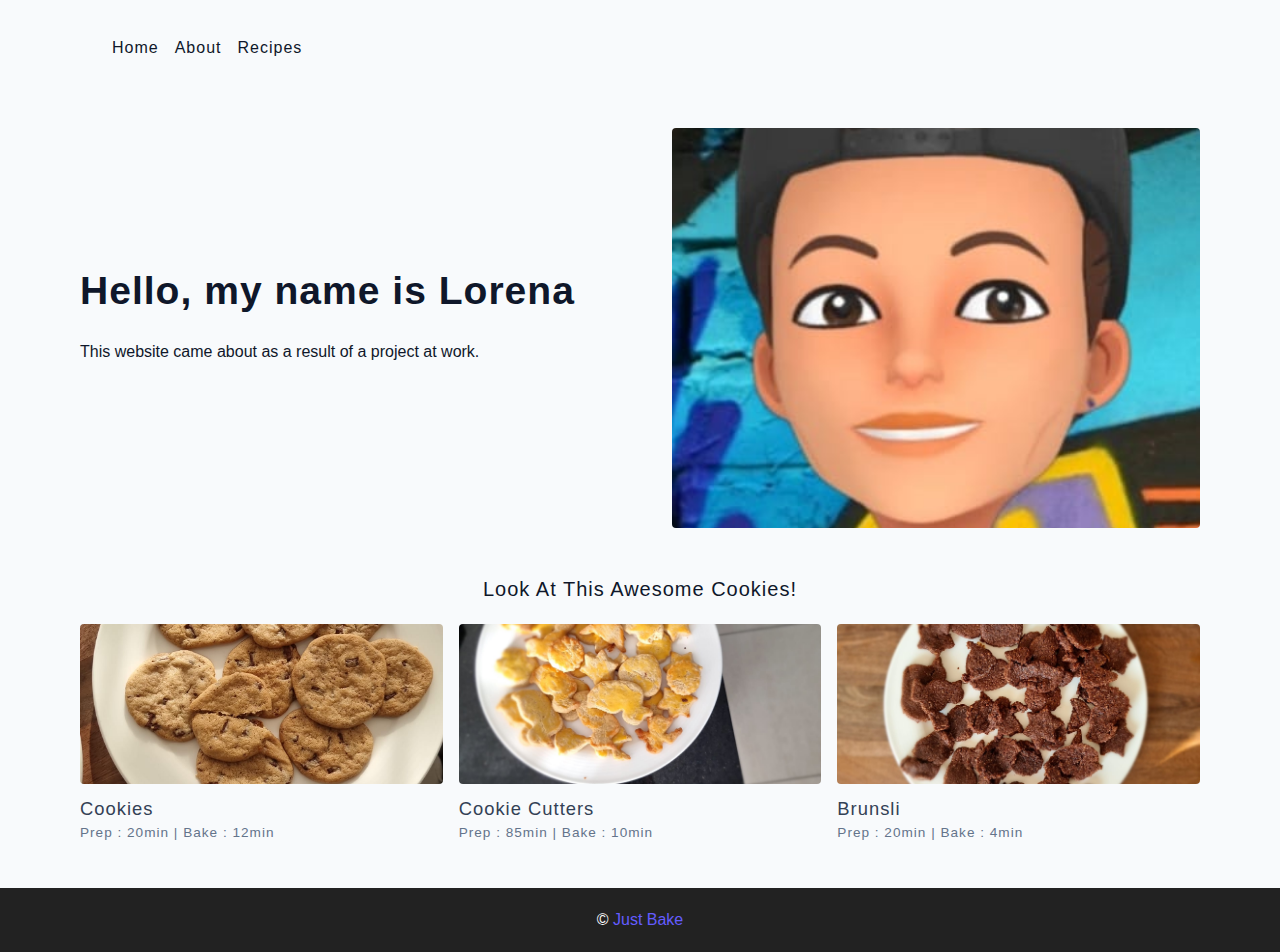
==== about.html @ 637affaf "finish" ====
<!DOCTYPE html>
<html lang="en">
  <head>
    <meta charset="UTF-8" />
    <meta http-equiv="X-UA-Compatible" content="IE=edge" />
    <meta name="viewport" content="width=device-width, initial-scale=1.0" />
    <title>About || Final</title>
    <!-- normalize -->
    <link rel="stylesheet" href="./css/normalize.css" />
    <!-- font-awesome -->
    <link
      rel="stylesheet"
      href="https://cdnjs.cloudflare.com/ajax/libs/font-awesome/5.14.0/css/all.min.css"
    />
    <!-- main css -->
    <link rel="stylesheet" href="./css/main.css" />
  </head>
  <body>
    <!-- nav  -->
    <nav class="navbar">
      <div class="nav-center">
        <div class="nav-header">
          <a href="index.html" class="nav-logo"></a>
          <button class="nav-btn btn">
            <i class="fas fa-align-justify"></i>
          </button>
        </div>
        <div class="nav-links">
          <a href="index.html" class="nav-link"> home </a>
          <a href="about.html" class="nav-link"> about </a>
          <a href="recipes.html" class="nav-link"> recipes </a>
          </div>
        </div>
      </div>
    </nav>
    <!-- end of nav -->
    <main class="page">
      <section class="about-page">
        <article>
          <h2>Hello, my name is Lorena</h2>
          <p>
            This website came about as a result of a project at work.
          </p>
        </article>
        <!-- needs fixes -->
        <img
          src="./assets/about.jpeg"
          alt="me"
          class="img about-img"
        />
      </section>
      <section class="featured-recipes">
        <h5 class="featured-title">Look At This Awesome Cookies!</h5>
        <div class="recipes-list">
          <!-- single recipe -->
          <a href="single-recipe.html" class="recipe">
            <img
              src="./assets/recipes/recipe-1.jpeg"
              class="img recipe-img"
              alt=""
            />
            <h5>Cookies</h5>
            <p>Prep : 20min | Bake : 12min</p>
          </a>
          <!-- end of single recipe -->
          <!-- single recipe -->
          <a href="single-recipe.html" class="recipe">
            <img
              src="./assets/recipes/recipe-2.jpeg"
              class="img recipe-img"
              alt=""
            />
            <h5>Cookie Cutters</h5>
            <p>Prep : 85min | Bake : 10min</p>
          </a>
          <!-- end of single recipe -->
          <!-- single recipe -->
          <a href="single-recipe.html" class="recipe">
            <img
              src="./assets/recipes/recipe-3.jpeg"
              class="img recipe-img"
              alt=""
            />
            <h5>Brunsli</h5>
            <p>Prep : 20min | Bake : 4min</p>
          </a>
          <!-- end of single recipe -->
        </div>
      </section>
    </main>
    <!-- footer -->
    <footer class="page-footer">
      <p>
        &copy; <span id="date"></span>
        <span class="footer-logo">Just Bake</span> 
      </p>
    </footer>
  </body>
</html>
---- css/main.css ----
*,
::after,
::before {
  box-sizing: border-box;
}
/* fonts */

@import url('https://fonts.googleapis.com/css2?family=Roboto:wght@400;500;600&family=Montserrat&display=swap');
html {
  font-size: 100%;
} /*16px*/

:root {
  /* colors */
  --primary-100: #e2e0ff;
  --primary-200: #c1beff;
  --primary-300: #a29dff;
  --primary-400: #837dff;
  --primary-500: #645cff;
  --primary-600: #504acc;
  --primary-700: #3c3799;
  --primary-800: #282566;
  --primary-900: #141233;

  /* grey */
  --grey-50: #f8fafc;
  --grey-100: #f1f5f9;
  --grey-200: #e2e8f0;
  --grey-300: #cbd5e1;
  --grey-400: #94a3b8;
  --grey-500: #64748b;
  --grey-600: #475569;
  --grey-700: #334155;
  --grey-800: #1e293b;
  --grey-900: #0f172a;
  /* rest of the colors */
  --black: #222;
  --white: #fff;
  --red-light: #f8d7da;
  --red-dark: #842029;
  --green-light: #d1e7dd;
  --green-dark: #0f5132;

  /* fonts  */
  --headingFont: 'Roboto', sans-serif;
  --bodyFont: 'Nunito', sans-serif;
  --smallText: 0.7em;
  /* rest of the vars */
  --backgroundColor: var(--grey-50);
  --textColor: var(--grey-900);
  --borderRadius: 0.25rem;
  --letterSpacing: 1px;
  --transition: 0.3s ease-in-out all;
  --max-width: 1120px;
  --fixed-width: 600px;

  /* box shadow*/
  --shadow-1: 0 1px 3px 0 rgba(0, 0, 0, 0.1), 0 1px 2px 0 rgba(0, 0, 0, 0.06);
  --shadow-2: 0 4px 6px -1px rgba(0, 0, 0, 0.1),
    0 2px 4px -1px rgba(0, 0, 0, 0.06);
  --shadow-3: 0 10px 15px -3px rgba(0, 0, 0, 0.1),
    0 4px 6px -2px rgba(0, 0, 0, 0.05);
  --shadow-4: 0 20px 25px -5px rgba(0, 0, 0, 0.1),
    0 10px 10px -5px rgba(0, 0, 0, 0.04);
}

body {
  background: var(--backgroundColor);
  font-family: var(--bodyFont);
  font-weight: 400;
  line-height: 1.75;
  color: var(--textColor);
}

p {
  margin-top: 0;
  margin-bottom: 1.5rem;
  max-width: 40em;
}

h1,
h2,
h3,
h4,
h5 {
  margin: 0;
  margin-bottom: 1.38rem;
  font-family: var(--headingFont);
  font-weight: 400;
  line-height: 1.3;
  text-transform: capitalize;
  letter-spacing: var(--letterSpacing);
}

h1 {
  margin-top: 0;
  font-size: 3.052rem;
}

h2 {
  font-size: 2.441rem;
}

h3 {
  font-size: 1.953rem;
}

h4 {
  font-size: 1.563rem;
}

h5 {
  font-size: 1.25rem;
}

small,
.text-small {
  font-size: var(--smallText);
}

a {
  text-decoration: none;
}
ul {
  list-style-type: none;
  padding: 0;
}

.img {
  width: 100%;
  display: block;
  object-fit: cover;
}
/* buttons */

.btn {
  cursor: pointer;
  color: var(--white);
  background: var(--primary-500);
  border: transparent;
  border-radius: var(--borderRadius);
  letter-spacing: var(--letterSpacing);
  padding: 0.375rem 0.75rem;
  box-shadow: var(--shadow-1);
  transition: var(--transtion);
  text-transform: capitalize;
  display: inline-block;
}
.btn:hover {
  background: var(--primary-700);
  box-shadow: var(--shadow-3);
}
.btn-hipster {
  color: var(--primary-500);
  background: var(--primary-200);
}
.btn-hipster:hover {
  color: var(--primary-200);
  background: var(--primary-700);
}
.btn-block {
  width: 100%;
}

/* alerts */
.alert {
  padding: 0.375rem 0.75rem;
  margin-bottom: 1rem;
  border-color: transparent;
  border-radius: var(--borderRadius);
}

.alert-danger {
  color: var(--red-dark);
  background: var(--red-light);
}
.alert-success {
  color: var(--green-dark);
  background: var(--green-light);
}
/* form */

.form {
  width: 90vw;
  max-width: var(--fixed-width);
  background: var(--white);
  border-radius: var(--borderRadius);
  box-shadow: var(--shadow-2);
  padding: 2rem 2.5rem;
  margin: 3rem auto;
}
.form-label {
  display: block;
  font-size: var(--smallText);
  margin-bottom: 0.5rem;
  text-transform: capitalize;
  letter-spacing: var(--letterSpacing);
}
.form-input,
.form-textarea {
  width: 100%;
  padding: 0.375rem 0.75rem;
  border-radius: var(--borderRadius);
  background: var(--backgroundColor);
  border: 1px solid var(--grey-200);
}

.form-row {
  margin-bottom: 1rem;
}

.form-textarea {
  height: 7rem;
}
::placeholder {
  font-family: inherit;
  color: var(--grey-400);
}
.form-alert {
  color: var(--red-dark);
  letter-spacing: var(--letterSpacing);
  text-transform: capitalize;
}
/* alert */

@keyframes spinner {
  to {
    transform: rotate(360deg);
  }
}

.loading {
  width: 6rem;
  height: 6rem;
  border: 5px solid var(--grey-400);
  border-radius: 50%;
  border-top-color: var(--primary-500);
  animation: spinner 0.6s linear infinite;
}
.loading {
  margin: 0 auto;
}
/* title */

.title {
  text-align: center;
}

.title-underline {
  background: var(--primary-500);
  width: 7rem;
  height: 0.25rem;
  margin: 0 auto;
  margin-top: -1rem;
}

/*
=============== 
Navbar
===============
*/

.navbar {
  display: flex;
  align-items: center;
  justify-content: center;
}
.nav-center {
  width: 90vw;
  max-width: var(--max-width);
}
.nav-header {
  height: 6rem;
  display: flex;
  justify-content: space-between;
  align-items: center;
}
.nav-header img {
  width: 200px;
}
.nav-logo {
  display: flex;
  align-items: flex-end;
}

.nav-btn {
  padding: 0.15rem 0.75rem;
}
.nav-btn i {
  font-size: 1.25rem;
}
.nav-links {
  height: 0;
  overflow: hidden;
  display: flex;
  flex-direction: column;
  transition: var(--transition);
}
.show-links {
  height: 23.9375rem;
}

.nav-link {
  display: block;
  text-align: center;
  font-size: 1.25rem;
  text-transform: capitalize;
  color: var(--grey-900);
  letter-spacing: var(--letterSpacing);
  padding: 1rem 0;
  border-top: 1px solid var(--grey-500);
  transition: var(--transition);
}
.nav-link:hover {
  color: var(--primary-500);
}

.contact-link a {
  padding: 0.15rem 1rem;
}

@media screen and (min-width: 992px) {
  .navbar {
    height: 6rem;
  }
  .nav-center {
    display: flex;
    align-items: center;
  }
  .nav-header {
    padding: 0;
    margin-right: 2rem;
    height: auto;
  }

  .nav-btn {
    display: none;
  }
  .nav-links {
    height: auto !important;
    flex-direction: row;
    align-items: center;
    width: 100%;
  }
  .nav-link {
    padding: 0;
    border-top: none;
    margin-right: 1rem;
    font-size: 1rem;
  }
  .contact-link {
    margin-right: 0;
    margin-left: auto;
  }
}
/*
=============== 
Page
===============
*/

.page {
  width: 90vw;
  max-width: var(--max-width);
  margin: 0 auto;
}
.page {
  padding-top: 2rem;
  min-height: calc(100vh - (6rem + 4rem));
}
/*
=============== 
Footer
===============
*/

.page-footer {
  text-align: center;
  height: 4rem;
  display: flex;
  align-items: center;
  justify-content: center;
  background: var(--black);
  color: var(--white);
}
.page-footer h5 {
  margin-top: 0;
  margin-bottom: 0;
}
.page-footer p {
  margin-bottom: 0;
}
.page-footer .footer-logo,
.page-footer a {
  color: var(--primary-500);
}
/*
=============== 
Hero
===============
*/

.hero {
  height: 40vh;
  position: relative;
  margin-bottom: 2rem;
  background: url('../assets/main.jpeg') center/cover no-repeat;
  border-radius: var(--borderRadius);
}
.hero-container {
  position: absolute;
  top: 0;
  left: 0;
  width: 100%;
  height: 100%;
  display: flex;
  align-items: center;
  justify-content: center;
  background: rgba(0, 0, 0, 0.4);
  border-radius: var(--borderRadius);
}
.hero-text {
  color: var(--white);
  text-align: center;
}

@media only screen and (min-width: 768px) {
  .hero-text h1 {
    font-size: 4rem;
    margin-bottom: 0;
  }
}

/*
=============== 
Recipes 
===============
*/

.recipes-container {
  display: grid;
  gap: 2rem 1rem;
}

.recipes-list {
  display: grid;
  gap: 2rem 1rem;
  padding-bottom: 3rem;
}
.tags-container {
  order: 1;
  display: flex;
  flex-direction: column;
  padding-bottom: 3rem;
  /* background: blue; */
}
.tags-container h4 {
  margin-bottom: 0.5rem;
  font-weight: 500;
}
.tags-list {
  display: grid;
  grid-template-columns: 1fr 1fr 1fr;
}
.tags-list a {
  text-transform: capitalize;
  display: block;
  color: var(--grey-500);
  transition: var(--transition);
}
.tags-list a:hover {
  color: var(--primary-500);
}
.recipe {
  display: block;
}
.recipe-img {
  height: 15rem;
  border-radius: var(--borderRadius);
  margin-bottom: 1rem;
}
.recipe h5 {
  margin-bottom: 0;
  margin-top: 0.25rem;
  line-height: 1;
  color: var(--grey-700);
}
.recipe p {
  margin-bottom: 0;
  line-height: 1;
  color: var(--grey-500);
  margin-top: 0.5rem;
  letter-spacing: var(--letterSpacing);
}
@media screen and (min-width: 576px) {
  .recipes-list {
    grid-template-columns: 1fr 1fr;
  }
  .recipe-img {
    height: 10rem;
  }
}

@media screen and (min-width: 992px) {
  .recipes-container {
    grid-template-columns: 200px 1fr;
    gap: 1rem;
  }
  .recipes-list {
    grid-template-columns: 1fr 1fr;
  }

  .recipe p {
    font-size: 0.85rem;
  }
  .tags-container {
    order: 0;
    /* background: blue; */
  }
  .tags-list {
    display: grid;
    grid-template-columns: 1fr;
  }
}

@media screen and (min-width: 1200px) {
  .recipe h5 {
    font-size: 1.15rem;
  }
  .recipes-list {
    grid-template-columns: 1fr 1fr 1fr;
  }
}
/*
=============== 
Error
===============
*/
.error-page {
  text-align: center;
  padding-top: 5rem;
}
.error-page h1 {
  font-size: 9rem;
}
/*
=============== 
About Page
===============
*/

.about-page h2 {
  text-transform: none;
  font-weight: bold;
}
.about-page {
  display: grid;
  gap: 2rem 4rem;
  padding-bottom: 3rem;
}
.about-img {
  border-radius: var(--borderRadius);
  height: 300px;
}

@media screen and (min-width: 992px) {
  .about-page {
    grid-template-columns: 1fr 1fr;
    grid-template-rows: 400px;
    align-items: center;
  }
  .about-img {
    height: 100%;
  }
}

.featured-title {
  text-align: center;
}
/*
=============== 
Contact Page
===============
*/
.contact-form {
  width: 100%;
  margin: 0;
}
.contact-container {
  display: grid;
  gap: 2rem 3rem;
  padding-bottom: 3rem;
}
@media screen and (min-width: 992px) {
  .contact-container {
    grid-template-columns: 1fr 450px;
    align-items: center;
  }
}

/*
=============== 
Tags Page
===============
*/

.tags-wrapper {
  display: grid;
  gap: 2rem;
  padding-bottom: 3rem;
}
.tag {
  background: var(--grey-500);
  border-radius: var(--borderRadius);
  text-align: center;
  color: var(--white);
  transition: var(--transition);
  padding: 0.75rem 0;
}
.tag:hover {
  background: var(--primary-500);
}
.tag h5,
.tag p {
  margin-bottom: 0;
}
.tag h5 {
  font-weight: 600;
}
@media screen and (min-width: 576px) {
  .tags-wrapper {
    grid-template-columns: 1fr 1fr;
  }
}
@media screen and (min-width: 992px) {
  .tags-wrapper {
    grid-template-columns: 1fr 1fr 1fr;
  }
}

/*
=============== 
Recipe Template
===============
*/

.recipe-hero {
  display: grid;
  gap: 3rem;
}

.recipe-hero-img {
  height: 300px;
  border-radius: var(--borderRadius);
}
.recipe-info p {
  color: var(--grey-600);
}
.recipe-icons {
  display: grid;
  grid-template-columns: repeat(3, 1fr);
  gap: 1rem;
  margin: 2rem 0;
  text-align: center;
}
.recipe-icons i {
  font-size: 1.5rem;
  color: var(--primary-500);
}
.recipe-icons h5,
.recipe-icons p {
  margin-bottom: 0;
  font-size: 0.85em;
}

.recipe-icons p {
  color: var(--grey-600);
}
.recipe-tags {
  display: flex;
  align-items: center;
  flex-wrap: wrap;
  font-size: 0.7em;
  font-weight: 600;
}
.recipe-tags a {
  background: var(--primary-500);
  border-radius: var(--borderRadius);
  color: var(--white);
  padding: 0.05rem 0.5rem;
  margin: 0 0.25rem;
  text-transform: capitalize;
}
@media screen and (min-width: 992px) {
  .recipe-hero {
    grid-template-columns: 4fr 5fr;
    align-items: center;
  }
}
.recipe-content {
  padding: 3rem 0;
  display: grid;
  gap: 2rem 5rem;
}
@media screen and (min-width: 992px) {
  .recipe-content {
    grid-template-columns: 2fr 1fr;
  }
}
.single-instruction header {
  display: grid;
  grid-template-columns: auto 1fr;
  gap: 1.5rem;
  align-items: center;
}
.single-instruction header p {
  text-transform: uppercase;
  font-weight: 600;
  color: var(--primary-500);
  margin-bottom: 0;
}
.single-instruction > p {
  color: var(--grey-700);
}

.single-instruction header div {
  height: 2px;
  background: var(--grey-300);
}

.second-column {
  display: grid;
  row-gap: 2rem;
}

.single-ingredient {
  border-bottom: 2px solid var(--grey-300);
  padding-bottom: 0.75rem;
  color: var(--grey-700);
}
.single-tool {
  border-bottom: 2px solid var(--grey-300);
  padding-bottom: 0.75rem;
  color: var(--primary-500);
  text-transform: capitalize;
}
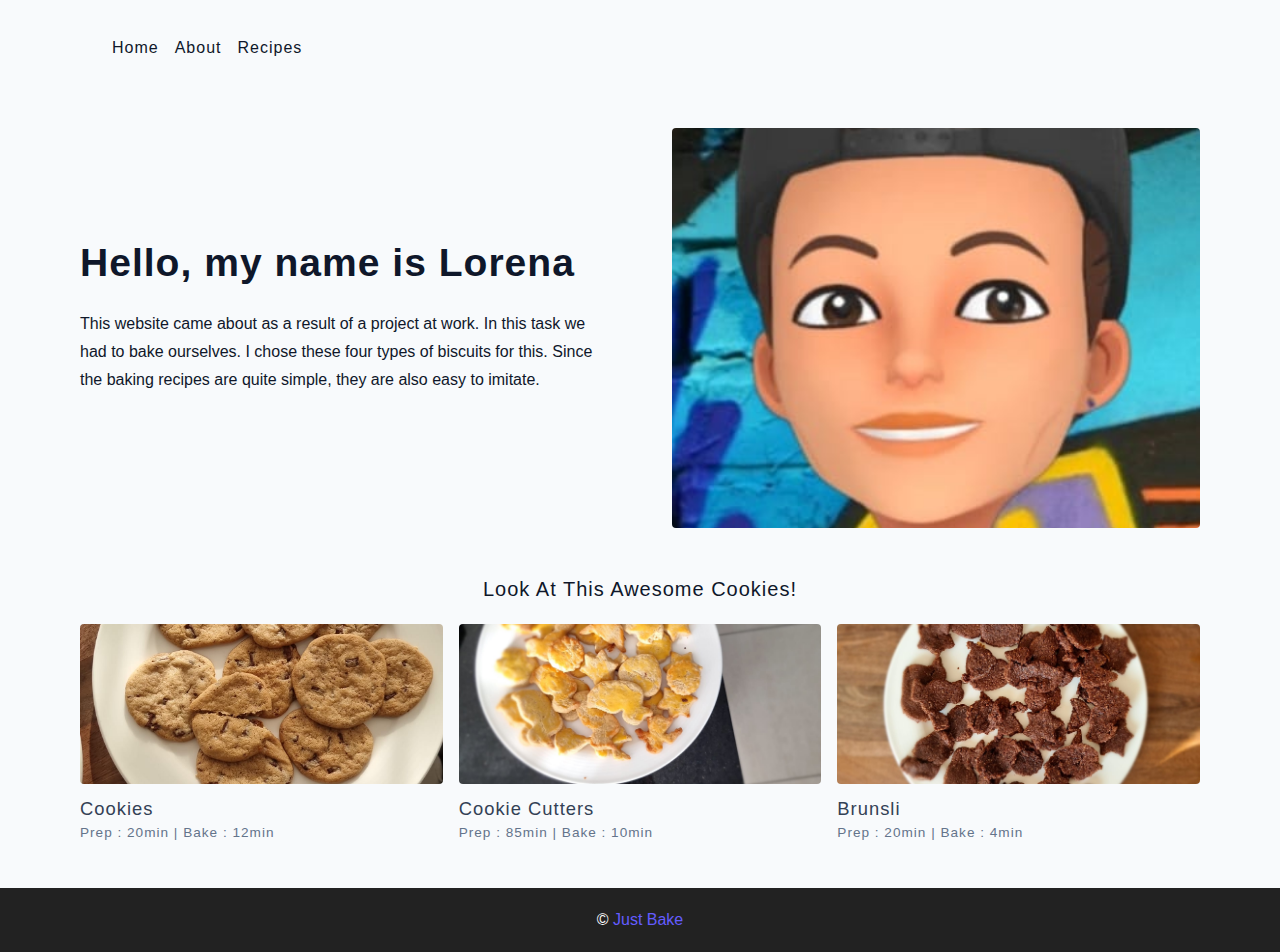
==== commit cb9c3564: "pdf" ====
--- a/about.html
+++ b/about.html
@@ -4,7 +4,8 @@
     <meta charset="UTF-8" />
     <meta http-equiv="X-UA-Compatible" content="IE=edge" />
     <meta name="viewport" content="width=device-width, initial-scale=1.0" />
-    <title>About || Final</title>
+    <!--titel website pages -->
+    <title>About || Just Bake</title>
     <!-- normalize -->
     <link rel="stylesheet" href="./css/normalize.css" />
     <!-- font-awesome -->
@@ -39,7 +40,9 @@
         <article>
           <h2>Hello, my name is Lorena</h2>
           <p>
-            This website came about as a result of a project at work.
+            This website came about as a result of a project at work. In this task we had to bake ourselves. 
+            I chose these four types of biscuits for this. 
+            Since the baking recipes are quite simple, they are also easy to imitate.
           </p>
         </article>
         <!-- needs fixes -->
--- a/css/main.css
+++ b/css/main.css
@@ -315,7 +315,7 @@
   color: var(--primary-500);
 }
 
-.contact-link a {
+.contact {
   padding: 0.15rem 1rem;
 }
 
@@ -579,27 +579,6 @@
 }
 /*
 =============== 
-Contact Page
-===============
-*/
-.contact-form {
-  width: 100%;
-  margin: 0;
-}
-.contact-container {
-  display: grid;
-  gap: 2rem 3rem;
-  padding-bottom: 3rem;
-}
-@media screen and (min-width: 992px) {
-  .contact-container {
-    grid-template-columns: 1fr 450px;
-    align-items: center;
-  }
-}
-
-/*
-=============== 
 Tags Page
 ===============
 */
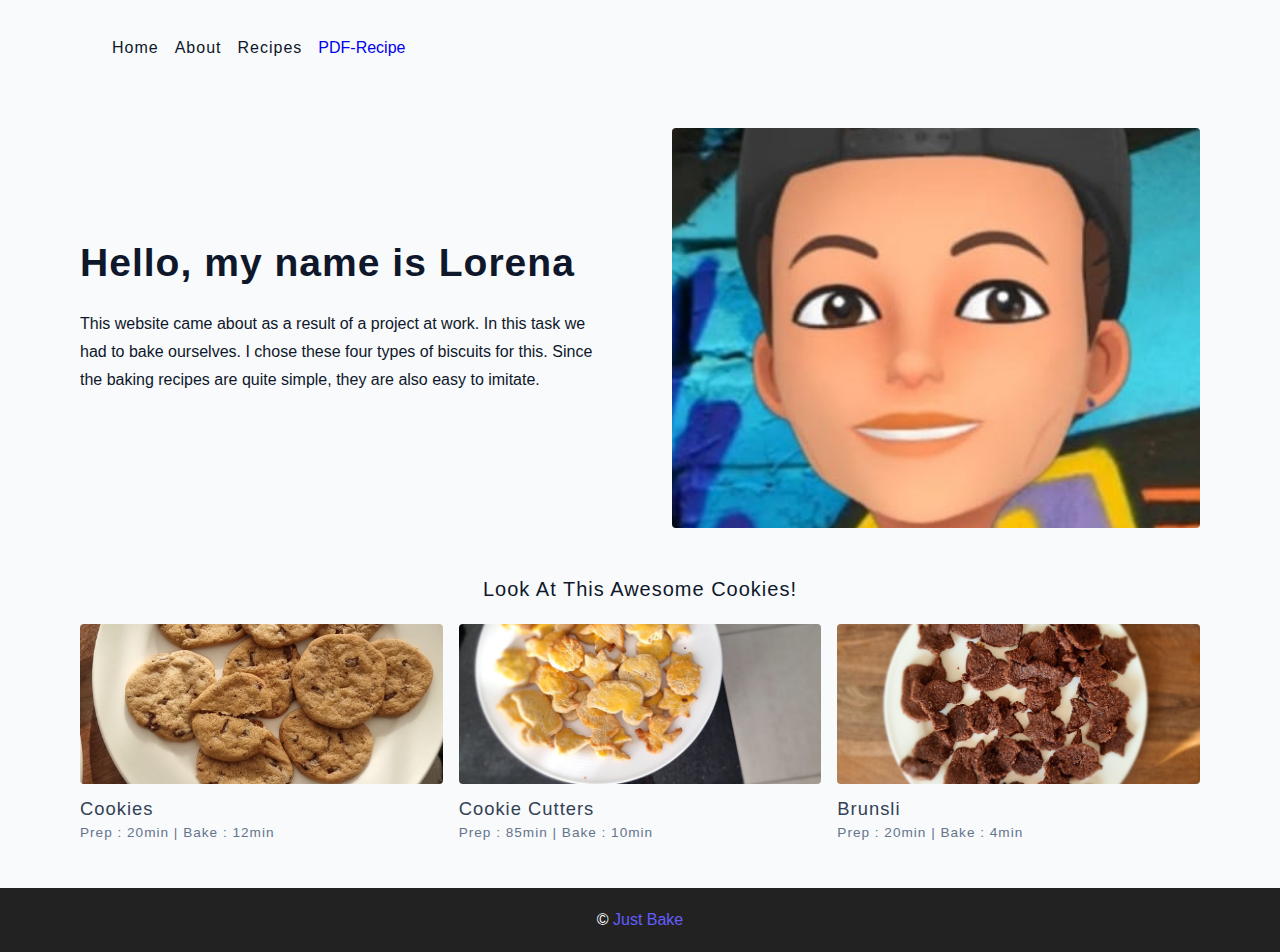
==== commit 3449f4fc: "testupload" ====
--- a/about.html
+++ b/about.html
@@ -30,6 +30,7 @@
           <a href="index.html" class="nav-link"> home </a>
           <a href="about.html" class="nav-link"> about </a>
           <a href="recipes.html" class="nav-link"> recipes </a>
+          <a href="./Dokument.pdf">PDF-Recipe</a>
           </div>
         </div>
       </div>
